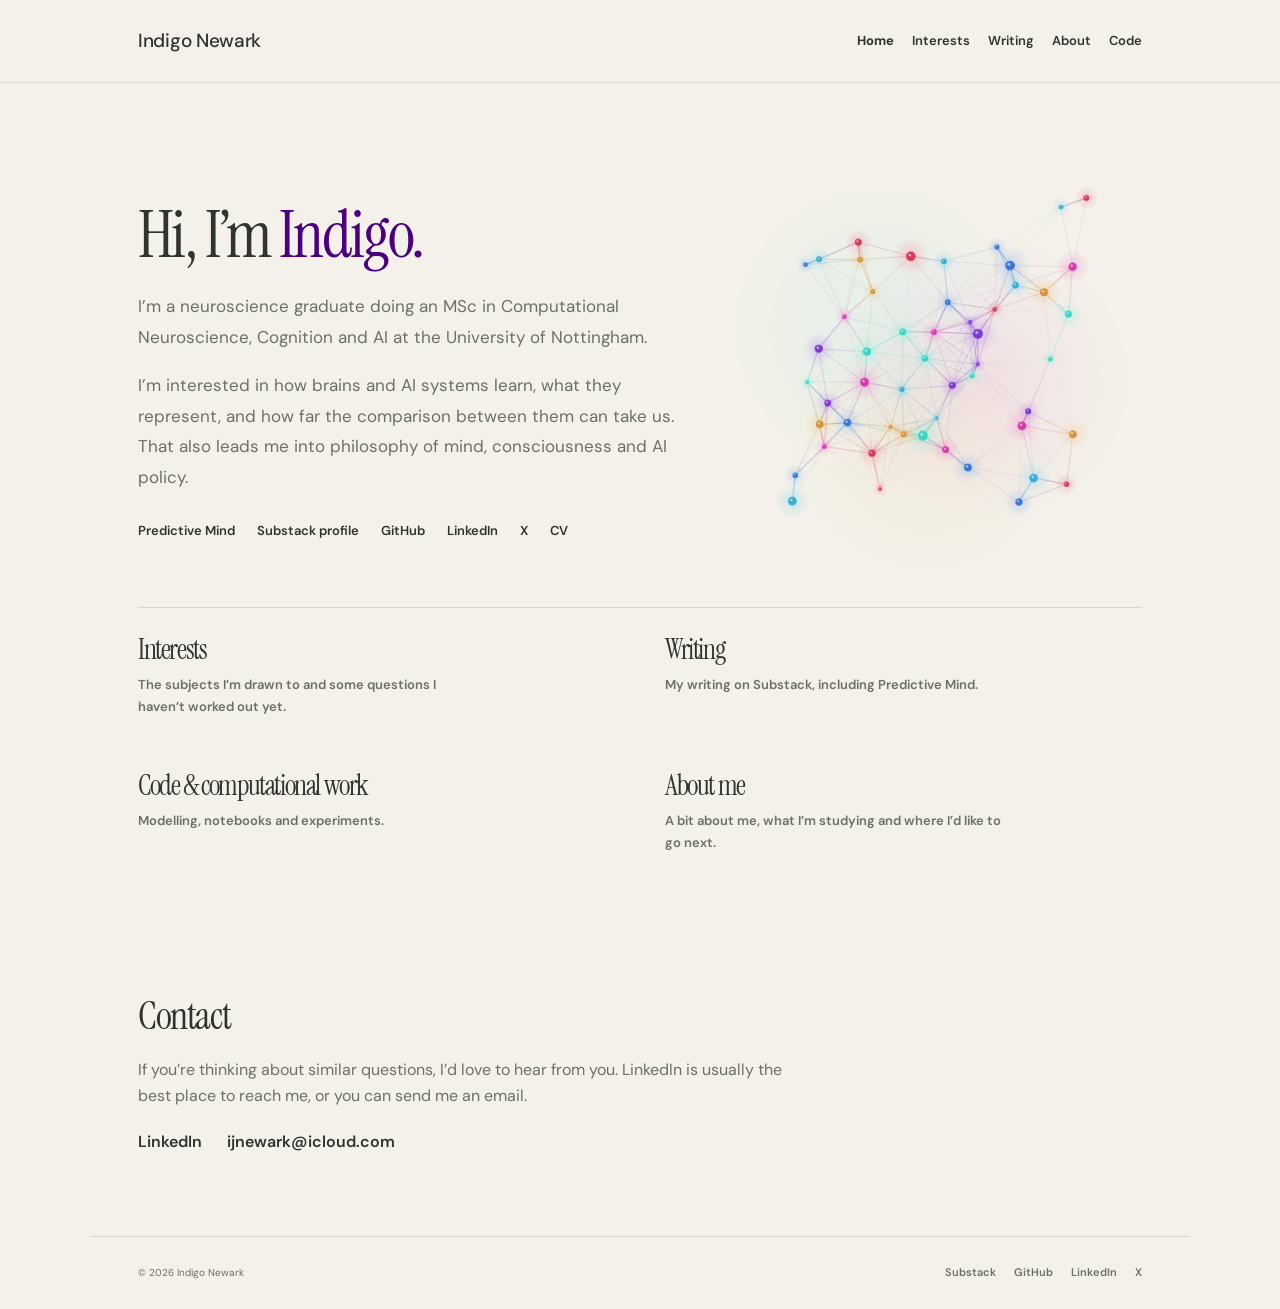
==== index.html @ 7da19601 "Add files via upload" ====
<!doctype html><html lang="en-GB"><head><meta charset="utf-8"><meta name="viewport" content="width=device-width,initial-scale=1"><meta name="theme-color" content="#f3f1e9" media="(prefers-color-scheme: light)"><meta name="theme-color" content="#171c1a" media="(prefers-color-scheme: dark)"><meta name="description" content="Home — Indigo Newark. Neuroscience, cognition and AI."><title>Home — Indigo Newark</title><link rel="stylesheet" href="style.css"><script src="site.js" defer></script></head><body class="page-index"><a class="skip" href="#main">Skip to content</a><header><div class="wrap nav"><a class="brand" href="index.html">Indigo Newark</a><button class="menu" aria-expanded="false" aria-controls="navigation">Menu +</button><nav class="navlinks" id="navigation" aria-label="Main navigation"><a href="index.html" aria-current="page">Home</a><a href="interests.html">Interests</a><a href="writing.html">Writing</a><a href="about.html">About</a><a href="code.html">Code</a></nav></div></header><main id="main"><section class="wrap hero"><div class="hero-grid"><div><h1>Hi, I’m <span class="indigo-name">Indigo.</span></h1><p class="intro">I’m a neuroscience graduate doing an MSc in Computational Neuroscience, Cognition and AI at the University of Nottingham.</p><p class="intro">I’m interested in how brains and AI systems learn, what they represent, and how far the comparison between them can take us. That also leads me into philosophy of mind, consciousness and AI policy.</p><div class="socials"><a href="https://predictivemind.substack.com" rel="me">Predictive Mind</a><a href="https://substack.com/@indigonewark" rel="me">Substack profile</a><a href="https://github.com/ijnewark" rel="me">GitHub</a><a href="https://www.linkedin.com/in/indigonewark" rel="me">LinkedIn</a><a href="https://x.com/indigojnewark" rel="me">X</a><a href="RS%20Indigo%20Newark%20%E2%80%93%20CV.pdf" type="application/pdf">CV</a></div></div><div class="hero-art interactive-art"><canvas id="network-canvas" width="500" height="500" aria-hidden="true"></canvas></div></div></section><div class="wrap"><div class="home-pages"><a class="home-page" href="interests.html"><h2>Interests </h2><p>The subjects I’m drawn to and some questions I haven’t worked out yet.</p></a><a class="home-page" href="writing.html"><h2>Writing </h2><p>My writing on Substack, including Predictive Mind.</p></a><a class="home-page" href="code.html"><h2>Code & computational work </h2><p>Modelling, notebooks and experiments.</p></a><a class="home-page" href="about.html"><h2>About me </h2><p>A bit about me, what I’m studying and where I’d like to go next.</p></a></div></div><section class="section"><div class="wrap contact-note"><h2>Contact</h2><p>If you’re thinking about similar questions, I’d love to hear from you. LinkedIn is usually the best place to reach me, or you can send me an email.</p><div class="contact-links"><a href="https://www.linkedin.com/in/indigonewark">LinkedIn</a><a href="mailto:ijnewark@icloud.com">ijnewark@icloud.com</a></div></div></section></main><div class="wrap site-footer"><footer><span>© <span id="year">2026</span> Indigo Newark</span><div class="socials"><a href="https://predictivemind.substack.com" rel="me">Substack</a><a href="https://github.com/ijnewark" rel="me">GitHub</a><a href="https://www.linkedin.com/in/indigonewark" rel="me">LinkedIn</a><a href="https://x.com/indigojnewark" rel="me">X</a></div></footer></div></body></html>
---- style.css ----
@import url('https://fonts.googleapis.com/css2?family=DM+Sans:wght@400;450;500;600;700&family=Instrument+Serif:ital@0;1&display=swap');
:root{--paper:#f3f1e9;--ink:#26263b;--muted:#6b6b75;--line:#d6d4cd;--accent:#4d42a3;--light:#e7e3f4;--serif:'Instrument Serif',Georgia,serif;--sans:'DM Sans',Arial,sans-serif}*{box-sizing:border-box}html{scroll-behavior:smooth;scroll-padding-top:100px}body{margin:0;background:var(--paper);color:var(--ink);font-family:var(--sans);font-size:16px;line-height:1.65}button,a{-webkit-tap-highlight-color:transparent}a{color:inherit;text-decoration:none}button{font:inherit;cursor:pointer}a:focus-visible,button:focus-visible,summary:focus-visible{outline:3px solid #a89ae7;outline-offset:6px}.wrap{max-width:1320px;margin:auto;padding:0 64px}.skip{position:fixed;top:-100px;left:20px;background:var(--ink);color:white;padding:10px;z-index:20}.skip:focus{top:12px}header{position:sticky;top:0;background:#f3f1e9f2;backdrop-filter:blur(15px);z-index:10;border-bottom:1px solid var(--line)}.nav{height:88px;display:flex;align-items:center;justify-content:space-between;gap:30px}.brand{font-weight:600;letter-spacing:-.6px;font-size:20px}.brand b{color:var(--accent);margin-right:12px;font-size:24px}.navlinks{display:flex;align-items:center;gap:30px;font-size:13px}.navlinks a:hover{color:var(--accent)}.navlinks .contact{border:1px solid var(--ink);border-radius:30px;padding:9px 18px}.menu{display:none}.eyebrow{text-transform:uppercase;letter-spacing:2px;font-size:10px;font-weight:600;display:flex;align-items:center;gap:12px}.eyebrow:before{content:'';width:6px;height:6px;background:var(--accent);border-radius:50%}.hero{padding-top:72px;padding-bottom:50px}.hero-grid{display:grid;grid-template-columns:1.13fr 1fr;align-items:center;gap:28px;min-height:530px}h1,h2,h3,p{margin:0}h1{font:clamp(64px,6.8vw,96px)/1.01 var(--serif);letter-spacing:-3.5px;margin:28px 0}em{color:var(--accent);font-weight:400} .intro{max-width:425px;font-size:16px;color:var(--muted);line-height:1.8}.actions{display:flex;gap:25px;align-items:center;margin-top:30px;font-size:13px}.primary{padding:13px 21px;background:var(--ink);color:white;border-radius:3px}.primary span{margin-left:22px}.textlink{border-bottom:1px solid var(--ink);padding:8px 0}.hero-art{position:relative;min-width:0}.hero-art svg{width:100%;height:auto;display:block}.art-label{display:flex;justify-content:space-between;padding:0 30px;font:9px var(--sans);text-transform:uppercase;letter-spacing:1.7px;color:var(--muted)}.orbit{transform-origin:250px 250px;animation:orbit 85s linear infinite}@keyframes orbit{to{transform:rotate(360deg)}}.hero-foot{border-top:1px solid var(--line);padding-top:24px;display:flex;justify-content:space-between;gap:20px;font-size:11px;color:var(--muted)}.hero-foot strong{font-weight:500;color:var(--ink)}.section{padding:90px 0;border-top:1px solid var(--line)}.section-top{display:flex;align-items:flex-end;justify-content:space-between;gap:40px;margin-bottom:42px}.kicker{font-size:10px;letter-spacing:2px;text-transform:uppercase;color:var(--muted);margin-bottom:18px}h2{font:52px/1.07 var(--serif);letter-spacing:-1.4px}.section-top>p{max-width:335px;color:var(--muted);font-size:14px}.interest-grid{display:grid;grid-template-columns:repeat(3,1fr);gap:30px}.interest{border-top:1px solid var(--ink);padding-top:20px}.num{font-size:10px;color:var(--accent)}h3{font:29px/1.15 var(--serif);margin:20px 0 14px}.interest p{font-size:13px;color:var(--muted);line-height:1.8}.tags{display:flex;gap:7px;flex-wrap:wrap;margin-top:24px}.tag{font-size:9px;border:1px solid var(--line);border-radius:20px;padding:5px 9px}.map-section{background:#e9e6f0;border-top:1px solid #d6d0e2;border-bottom:1px solid #d6d0e2;padding:65px 0}.map-grid{display:grid;grid-template-columns:1fr 1fr;gap:65px;align-items:center}.map-intro{font-size:14px;color:var(--muted);max-width:400px;margin:20px 0}.map-controls{display:flex;flex-wrap:wrap;gap:8px;margin-top:25px}.map-controls button{background:transparent;border:1px solid #c4bed6;border-radius:30px;padding:8px 14px;font-size:12px;color:var(--ink)}.map-controls button[aria-pressed=true]{background:var(--accent);border-color:var(--accent);color:#fff}.connection{margin-top:25px;min-height:120px;border-left:2px solid var(--accent);padding-left:19px}.connection h3{font:23px var(--serif);margin:0 0 8px}.connection p{font-size:13px;max-width:410px}.network{width:100%;height:auto}.network text{font-family:var(--sans);font-size:11px;fill:var(--ink)}.network .line{stroke:#bbb2d3;stroke-width:1}.network .node{fill:#f3f1e9;stroke:#b8afcf}.network .active{fill:var(--accent);stroke:var(--accent)}.network .active-text{fill:white}.writing{display:grid;grid-template-columns:.85fr 1.25fr;gap:80px}.writing .lead{font-size:14px;color:var(--muted);margin-top:22px;max-width:360px}.note{font-size:10px;letter-spacing:1px;color:var(--muted);margin-top:28px}.writing-list{border-top:1px solid var(--ink)}details{border-bottom:1px solid var(--line);padding:22px 0}summary{list-style:none;cursor:pointer;display:grid;grid-template-columns:1fr 20px;gap:20px;align-items:center}summary::-webkit-details-marker{display:none}summary small{display:block;font:9px var(--sans);letter-spacing:1.3px;text-transform:uppercase;color:var(--muted);margin-bottom:9px}summary strong{font:26px/1.15 var(--serif);font-weight:400}summary .plus{font-size:23px;color:var(--accent)}details[open] .plus{transform:rotate(45deg)}details p{font-size:13px;color:var(--muted);padding-top:20px;max-width:470px}.about{display:grid;grid-template-columns:.85fr 1.25fr;gap:80px}.about-copy>p{font-size:19px;line-height:1.8}.education{display:grid;grid-template-columns:1fr 1fr;gap:24px;margin-top:32px;padding-top:25px;border-top:1px solid var(--line)}.education small{font-size:9px;letter-spacing:1px;text-transform:uppercase;color:var(--muted)}.education p{font-size:13px;margin-top:8px}.contact-section{background:var(--ink);color:var(--paper);padding:65px 0}.contact-grid{display:flex;align-items:center;justify-content:space-between;gap:50px}.contact-section .kicker{color:#aaa8bb}.contact-section h2{font-size:56px}.contact-section p{color:#c5c3d2;font-size:13px;max-width:350px;margin-top:20px}.contact-section button{background:var(--paper);border:0;padding:15px 24px;color:var(--ink);border-radius:2px;font-size:13px;white-space:nowrap}.contact-section button span{margin-left:25px}footer{display:flex;justify-content:space-between;gap:20px;padding:25px 0;font-size:10px;color:var(--muted)}dialog{border:1px solid var(--line);background:var(--paper);color:var(--ink);padding:35px;max-width:460px;width:calc(100% - 40px)}dialog::backdrop{background:#17162380;backdrop-filter:blur(4px)}dialog h2{font-size:34px}dialog p{font-size:14px;margin:22px 0}dialog button{border:1px solid var(--ink);padding:9px 20px;background:transparent}.dialog-close{float:right;border:0;padding:0;background:none;font-size:24px}.sr-only{position:absolute;width:1px;height:1px;padding:0;overflow:hidden;clip:rect(0,0,0,0);white-space:nowrap}
@media(min-width:1500px){.hero-grid{min-height:590px}}@media(max-width:950px){.wrap{padding:0 32px}h1{font-size:70px}.hero-grid{gap:0}.navlinks{gap:20px}.writing,.about{gap:40px}.map-grid{gap:25px}.hero-art{margin-right:-20px}h2{font-size:44px}}@media(max-width:680px){.wrap{padding:0 23px}.nav{height:72px}.menu{display:block;border:0;background:transparent;padding:8px;font-size:13px}.navlinks{display:none;position:absolute;top:72px;left:0;right:0;background:var(--paper);padding:24px;border-bottom:1px solid var(--line);flex-direction:column;align-items:flex-start}.navlinks.open{display:flex}.hero{padding-top:42px}.hero-grid{grid-template-columns:1fr;min-height:0}h1{font-size:65px;letter-spacing:-2px;margin:25px 0}.intro{font-size:15px}.hero-art{margin:10px auto 20px;max-width:400px;width:100%}.hero-foot{font-size:10px;flex-direction:column;gap:8px}.section{padding:58px 0}.section-top{display:block}.section-top>p{margin-top:22px}h2{font-size:43px}.interest-grid{grid-template-columns:1fr;gap:35px}.interest h3{margin-top:10px}.tags{margin-top:16px}.map-grid,.writing,.about{grid-template-columns:1fr;gap:35px}.map-section{padding:50px 0}.connection{min-height:110px}.network{max-width:430px;margin:auto}.writing-list{margin-top:0}.about-copy>p{font-size:17px}.education{gap:15px}.contact-grid{display:block}.contact-section h2{font-size:44px}.contact-section button{margin-top:30px}footer{font-size:9px}.section-top{margin-bottom:30px}}@media(prefers-reduced-motion:reduce){html{scroll-behavior:auto}.orbit{animation:none}}

/* A quieter, more personal edition. */
.wrap{max-width:1100px;padding-left:48px;padding-right:48px}.nav{height:82px}.navlinks{gap:23px}.navlinks a[aria-current=page]{color:var(--accent);text-decoration:underline;text-underline-offset:7px}.brand b{font-size:21px}.eyebrow{letter-spacing:1px;text-transform:none;font-size:12px;font-weight:400}.hero{padding-top:68px;padding-bottom:60px}.hero-grid{min-height:380px;grid-template-columns:1.6fr .75fr;gap:60px}h1{font-size:66px;letter-spacing:-2px;margin:22px 0}.intro{max-width:580px;font-size:17px}.intro+p{margin-top:18px}.hero-art{opacity:.75}.hero-art svg{max-width:260px}.art-label{display:none}.orbit{animation-duration:150s}.hero-foot{margin-top:35px}.section{padding:65px 0;border-top:0}.page-heading{padding:65px 0 5px}.page-heading h1{font-size:58px}.page-heading p{font-size:17px;max-width:620px;color:var(--muted);margin-top:20px}.kicker{letter-spacing:1px;text-transform:none;font-size:12px}.section-top{margin-bottom:35px}h2{font-size:39px}.section-top>p{max-width:420px}.home-pages{display:grid;grid-template-columns:1fr 1fr;gap:0 50px;border-top:1px solid var(--line);padding-bottom:50px}.home-page{display:block;padding:27px 0;border-bottom:1px solid var(--line)}.home-page h2{font-size:28px;display:flex;justify-content:space-between}.home-page h2 span{font:18px var(--sans);color:var(--accent);transition:transform .2s}.home-page:hover h2 span{transform:translate(3px,-3px)}.home-page p{font-size:13px;color:var(--muted);margin-top:9px;max-width:340px}.socials{display:flex;gap:22px;flex-wrap:wrap;font-size:13px;margin-top:27px}.socials a{border-bottom:1px solid var(--line);padding-bottom:2px}.socials a:hover{border-color:var(--accent);color:var(--accent)}.socials .pending{color:var(--muted);font-size:12px}.site-footer{border-top:1px solid var(--line);margin-top:15px}.site-footer footer{align-items:center;padding:26px 0}.site-footer .socials{margin:0;font-size:11px;gap:18px}.map-section{background:transparent;border:0;padding:40px 0 65px}.map-grid{gap:50px}.network{opacity:.85}.writing{grid-template-columns:1fr;gap:35px;max-width:700px}.writing .lead{max-width:650px;font-size:17px}.writing-list{margin-top:10px}.note{letter-spacing:0;font-size:12px}.about{grid-template-columns:.7fr 1.3fr;gap:55px}.about h2{font-size:34px}.contact-section{background:transparent;color:var(--ink);padding:40px 0 100px}.contact-section h2{font-size:40px}.contact-section p{color:var(--muted);max-width:580px;font-size:16px}.personal-note{border-left:2px solid #c5bddc;padding:4px 0 4px 20px;font:italic 24px/1.5 var(--serif);max-width:650px;margin:30px 0}.plain-copy{max-width:680px}.plain-copy p{margin:0 0 20px;font-size:16px;line-height:1.85}.quiet-label{font-size:12px;color:var(--muted)}main{min-height:calc(100vh - 190px);animation:arrive .45s ease-out}@keyframes arrive{from{opacity:0;transform:translateY(7px)}to{opacity:1;transform:none}}@media(max-width:800px){.wrap{padding-left:28px;padding-right:28px}.navlinks{gap:14px;font-size:12px}.hero-grid{gap:25px}h1{font-size:56px}.about{gap:30px}}@media(max-width:680px){.wrap{padding-left:23px;padding-right:23px}.nav{height:72px}.hero{padding-top:40px}.hero-grid{grid-template-columns:1fr;min-height:0}.hero-art{display:none}h1{font-size:51px}.intro{font-size:16px}.home-pages{grid-template-columns:1fr}.page-heading{padding-top:40px}.page-heading h1{font-size:47px}.about{grid-template-columns:1fr}.section{padding:40px 0}.site-footer footer{align-items:flex-start;flex-direction:column;gap:15px}.navlinks{font-size:14px}.socials{gap:18px}.map-grid{gap:20px}}@media(prefers-reduced-motion:reduce){main{animation:none}.home-page h2 span{transition:none}}
/* Personal, neutral palette */
:root{--ink:#30342f;--muted:#6c7068;--accent:#4c6657;--light:#e5e9df;--line:#d5d8ce}em,i,.personal-note{font-style:normal;color:inherit}.brand{font-weight:500;font-size:19px;letter-spacing:-.3px}a:focus-visible,button:focus-visible,[tabindex]:focus-visible{outline-color:#708d77}.navlinks a[aria-current=page]{color:var(--ink)}.personal-note{border-color:#a5b29e}.reading-column{max-width:850px}.writing-intro{font-size:15px;color:var(--muted);margin-bottom:25px}.post-preview{padding:30px 0;border-top:1px solid var(--line)}.post-preview h2{font-size:32px;max-width:680px;line-height:1.2;margin:14px 0}.post-preview p:not(.quiet-label){color:var(--muted);font-size:15px;margin-bottom:20px}.post-preview h2 a:hover{color:var(--accent)}.writing-follow{display:flex;flex-wrap:wrap;gap:25px;margin:25px 0}.work-note{padding:28px 0;margin-top:40px;border-top:1px solid var(--line)}.work-note h2{font-size:28px;margin-bottom:15px}.work-note p{color:var(--muted)}.connection-workspace{display:grid;grid-template-columns:1.05fr 1fr;gap:45px;align-items:start}.field-map{height:350px;position:relative;margin-bottom:18px;touch-action:none;user-select:none}.field-map svg{position:absolute;inset:0;width:100%;height:100%;overflow:visible}.map-guide{stroke:#d4d9ce;stroke-width:1;fill:none;stroke-dasharray:3 7}#pair-line{stroke:var(--accent);stroke-width:3}#drag-line{stroke:var(--accent);stroke-width:2;stroke-dasharray:5 4}.field-node{position:absolute;transform:translate(-50%,-50%);width:132px;min-height:68px;padding:9px;background:var(--paper);border:1px solid #bcc6b6;border-radius:8px;font-size:13px;line-height:1.4;color:var(--ink);touch-action:none;cursor:grab;z-index:2}.field-node:active{cursor:grabbing}.field-node[aria-pressed=true]{background:#e3e9dd;border-color:var(--accent)}.field-node.start-node{outline:2px solid var(--accent);outline-offset:4px}.map-centre{position:absolute;top:47%;left:50%;transform:translate(-50%,-50%);font:italic 20px var(--serif);background:var(--paper);padding:8px;white-space:nowrap}.pair-explanation{border-top:1px solid var(--line);padding:22px 0;min-height:440px}.pair-explanation h2{font-size:33px;margin-bottom:20px}.pair-explanation p{font-size:14px;line-height:1.8;margin-bottom:18px}.pair-explanation .kicker{font-size:11px;color:var(--muted)}.pair-explanation h3{font:500 12px var(--sans);margin:22px 0 7px}.pair-explanation .pair-limit{font-size:12px;color:var(--muted);border-left:2px solid var(--line);padding-left:14px}.pair-explanation a{font-size:12px}.network-help{font-size:11px;color:var(--muted);line-height:1.7;max-width:400px}.interactive-art{opacity:1}.interactive-art svg{max-width:100%;touch-action:none;overflow:visible}.interactive-art .orbit{animation:none}.network-tools{margin-top:10px}.network-tools button{padding:3px 0;border:0;border-bottom:1px solid var(--line);font-size:11px;color:var(--muted);background:transparent}.neuron{cursor:grab;touch-action:none}.neuron:active{cursor:grabbing}.neuron:focus{outline:none;stroke:#26382a;stroke-width:3}.hero-grid{grid-template-columns:1.45fr .9fr;gap:35px}.site-footer .socials{flex-wrap:wrap}.navlinks{gap:18px}#map-status{margin-top:12px;min-height:36px}.map-centre{font-style:normal}@media(max-width:850px){.connection-workspace{grid-template-columns:1fr;gap:25px}.field-map{max-width:520px;margin:auto;height:340px}.pair-explanation{min-height:0}.field-node{width:125px}}@media(max-width:680px){.hero-grid{grid-template-columns:1fr}.interactive-art{display:block;max-width:300px;margin:10px auto 0}.interactive-art svg{height:240px}.field-map{height:300px}.field-node{width:108px;font-size:11px;min-height:62px}.post-preview h2{font-size:28px}.map-centre{font-size:17px}.connection-workspace{gap:16px}.navlinks{gap:18px}}
#network-canvas{display:block;width:100%;height:auto;aspect-ratio:1;touch-action:pan-y;cursor:default}.interactive-art{max-width:430px;width:100%}.personal-section{border-top:1px solid var(--line)}.open-questions{padding-left:20px;margin:25px 0 30px}.open-questions li{font-size:16px;line-height:1.75;margin:0 0 15px;padding-left:5px}.open-questions li::marker{color:#8b9b89}.wider-interests{display:grid;grid-template-columns:1fr 1fr;gap:60px}.wider-interests h2{font-size:31px;margin-bottom:22px}.wider-interests p{font-size:14px;color:var(--muted);line-height:1.85;margin-bottom:18px}.interest h3{margin-top:8px}.hero-grid{grid-template-columns:1.3fr 1fr}.interactive-art{margin-right:-10px}@media(max-width:680px){.wider-interests{grid-template-columns:1fr;gap:30px}.hero-grid{grid-template-columns:1fr}.interactive-art{max-width:320px;margin:0 auto}.personal-section{padding-top:40px}}
/* Keep page copy visible even when a background browser suspends animations. */
main{animation:none}
:root{color-scheme:light;--surface:#f3f1e9;--header:#f3f1e9f2;--node:#e3e9dd;--indigo:#4b0082}.indigo-name{color:var(--indigo)}.nav{gap:20px}.navlinks{margin-left:auto}.contact-note{max-width:1100px}.contact-note p{max-width:650px;margin:20px 0;color:var(--muted)}.map-heading{margin-bottom:30px}#map-status.sr-only{min-height:0;margin:0}.hero{padding-bottom:35px}.home-pages{padding-top:0}.hero-foot{display:none}

@media(prefers-color-scheme:dark){:root{color-scheme:dark;--paper:#171c1a;--surface:#202723;--ink:#eceee6;--muted:#b1b9ad;--line:#3b453e;--accent:#a4c7b0;--light:#2b352e;--header:#171c1af2;--node:#314236;--indigo:#b8a1ff}}
header{background:var(--header)}.field-node{color:var(--ink);background:var(--paper);border-color:var(--line)}.field-node[aria-pressed=true]{background:var(--node);border-color:var(--accent)}.map-guide{stroke:var(--line)}.personal-note{border-color:var(--line)}.post-preview p{color:var(--muted)}.site-footer{color:var(--muted)}.map-centre{background:var(--paper);color:var(--muted)}
@media(max-width:680px){.menu{order:3}.nav{gap:12px}.navlinks{margin:0;background:var(--paper)}.brand{font-size:17px}.map-heading{font-size:31px}}
/* Quiet, consistent link cues without arrows or underlining. */
a,a:hover,a:focus-visible,.textlink,.socials a,.socials a:hover,.navlinks a[aria-current=page]{text-decoration:none;border-bottom:0}a{font-weight:600;transition:color .18s ease,background-color .18s ease}a:hover{color:var(--accent);background-color:var(--light);border-radius:3px}.brand:hover{background:transparent}.navlinks a[aria-current=page]{font-weight:700}.home-page{border-bottom:0}.home-page h2 span:empty{display:none}.post-preview h2 a{font-weight:inherit}.page-interests main .section,.page-about main .section,.page-code main .section{border:0}.page-interests .interest{border:0;padding-top:0}.page-interests .interest p+p{margin-top:15px}.page-interests .interest-grid{row-gap:42px}.page-about main .education,.page-code main .work-note{border:0}.page-about .section{padding-top:36px;padding-bottom:36px}.contact-links{display:flex;flex-wrap:wrap;gap:25px}.personal-writing h2{margin-bottom:20px}.empty-posts{color:var(--muted);padding:16px 0}.personal-writing{padding-top:35px}.post-preview .quiet-label{font-weight:400}

/* Open questions: a reading list, with room for unfinished ideas. */
.thinking-section h2{margin-bottom:20px}.thinking-intro{max-width:700px;color:var(--muted);margin-bottom:36px;line-height:1.8}.thinking-questions{max-width:780px}.thinking-questions article+article{margin-top:32px}.thinking-questions h3{font-family:var(--serif);font-size:25px;font-weight:400;line-height:1.3;margin-bottom:12px}.thinking-questions p{color:var(--muted);font-size:16px;line-height:1.85}
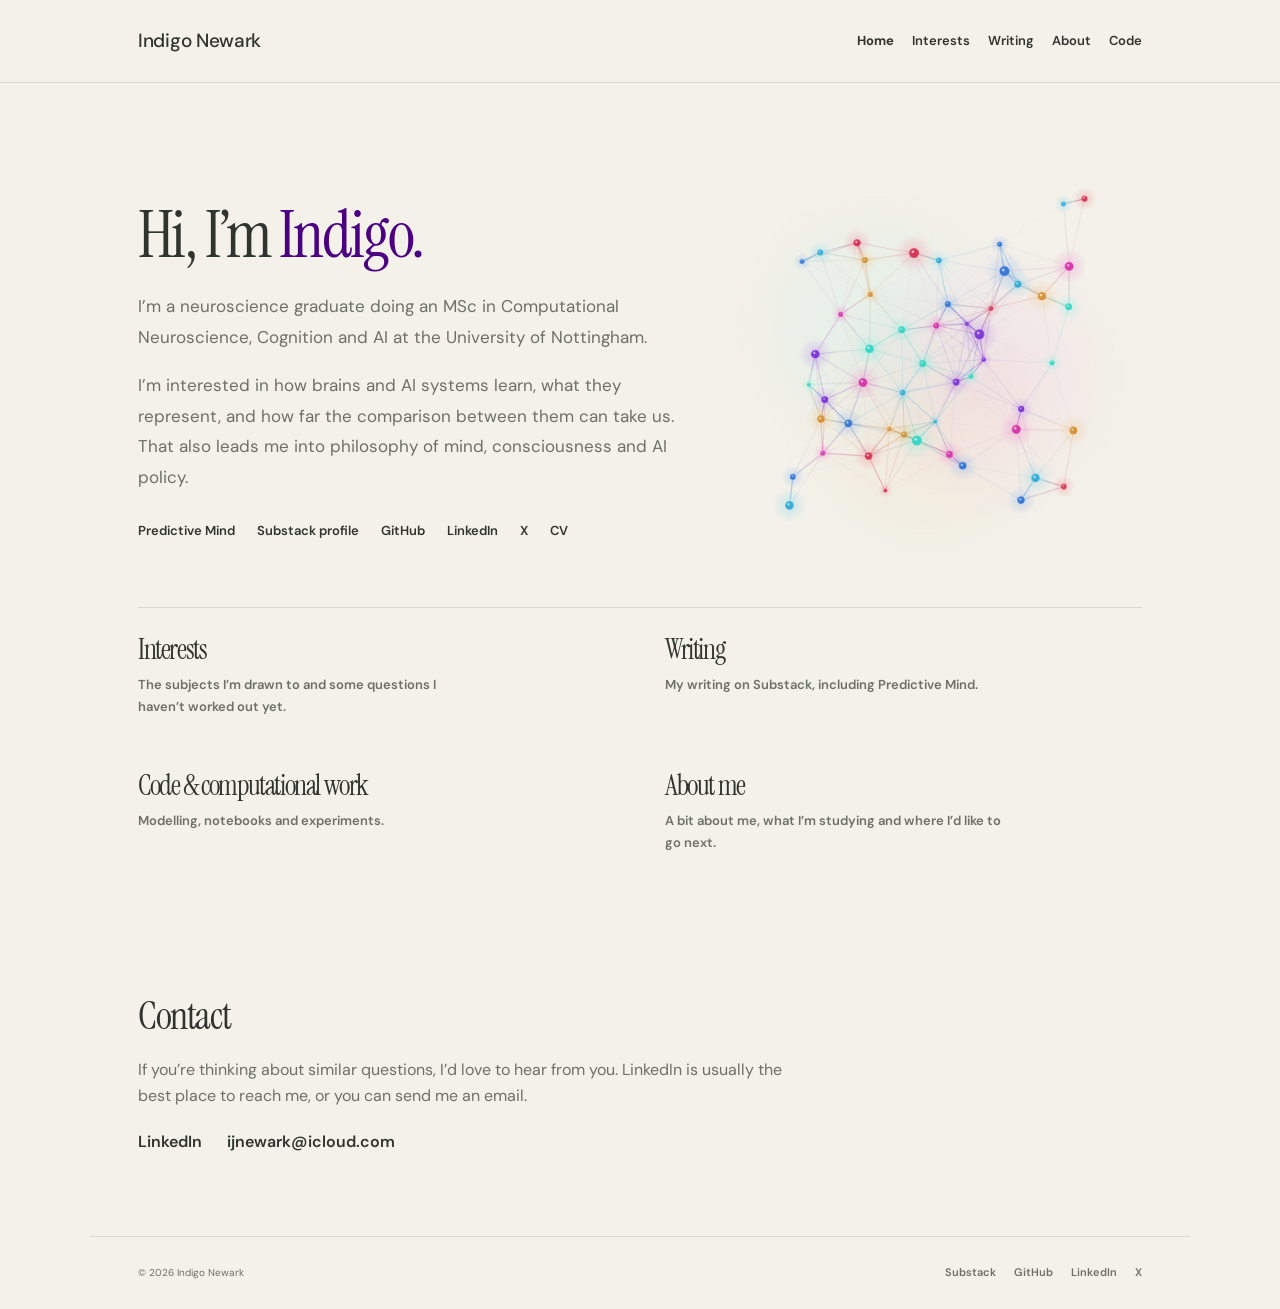
==== commit f2348e83: "Format website source for easier editing" ====
--- a/index.html
+++ b/index.html
@@ -1 +1,131 @@
-<!doctype html><html lang="en-GB"><head><meta charset="utf-8"><meta name="viewport" content="width=device-width,initial-scale=1"><meta name="theme-color" content="#f3f1e9" media="(prefers-color-scheme: light)"><meta name="theme-color" content="#171c1a" media="(prefers-color-scheme: dark)"><meta name="description" content="Home — Indigo Newark. Neuroscience, cognition and AI."><title>Home — Indigo Newark</title><link rel="stylesheet" href="style.css"><script src="site.js" defer></script></head><body class="page-index"><a class="skip" href="#main">Skip to content</a><header><div class="wrap nav"><a class="brand" href="index.html">Indigo Newark</a><button class="menu" aria-expanded="false" aria-controls="navigation">Menu +</button><nav class="navlinks" id="navigation" aria-label="Main navigation"><a href="index.html" aria-current="page">Home</a><a href="interests.html">Interests</a><a href="writing.html">Writing</a><a href="about.html">About</a><a href="code.html">Code</a></nav></div></header><main id="main"><section class="wrap hero"><div class="hero-grid"><div><h1>Hi, I’m <span class="indigo-name">Indigo.</span></h1><p class="intro">I’m a neuroscience graduate doing an MSc in Computational Neuroscience, Cognition and AI at the University of Nottingham.</p><p class="intro">I’m interested in how brains and AI systems learn, what they represent, and how far the comparison between them can take us. That also leads me into philosophy of mind, consciousness and AI policy.</p><div class="socials"><a href="https://predictivemind.substack.com" rel="me">Predictive Mind</a><a href="https://substack.com/@indigonewark" rel="me">Substack profile</a><a href="https://github.com/ijnewark" rel="me">GitHub</a><a href="https://www.linkedin.com/in/indigonewark" rel="me">LinkedIn</a><a href="https://x.com/indigojnewark" rel="me">X</a><a href="RS%20Indigo%20Newark%20%E2%80%93%20CV.pdf" type="application/pdf">CV</a></div></div><div class="hero-art interactive-art"><canvas id="network-canvas" width="500" height="500" aria-hidden="true"></canvas></div></div></section><div class="wrap"><div class="home-pages"><a class="home-page" href="interests.html"><h2>Interests </h2><p>The subjects I’m drawn to and some questions I haven’t worked out yet.</p></a><a class="home-page" href="writing.html"><h2>Writing </h2><p>My writing on Substack, including Predictive Mind.</p></a><a class="home-page" href="code.html"><h2>Code & computational work </h2><p>Modelling, notebooks and experiments.</p></a><a class="home-page" href="about.html"><h2>About me </h2><p>A bit about me, what I’m studying and where I’d like to go next.</p></a></div></div><section class="section"><div class="wrap contact-note"><h2>Contact</h2><p>If you’re thinking about similar questions, I’d love to hear from you. LinkedIn is usually the best place to reach me, or you can send me an email.</p><div class="contact-links"><a href="https://www.linkedin.com/in/indigonewark">LinkedIn</a><a href="mailto:ijnewark@icloud.com">ijnewark@icloud.com</a></div></div></section></main><div class="wrap site-footer"><footer><span>© <span id="year">2026</span> Indigo Newark</span><div class="socials"><a href="https://predictivemind.substack.com" rel="me">Substack</a><a href="https://github.com/ijnewark" rel="me">GitHub</a><a href="https://www.linkedin.com/in/indigonewark" rel="me">LinkedIn</a><a href="https://x.com/indigojnewark" rel="me">X</a></div></footer></div></body></html>+<!doctype html>
+<html lang="en-GB">
+  <head>
+    <meta charset="utf-8" />
+    <meta name="viewport" content="width=device-width,initial-scale=1" />
+    <meta
+      name="theme-color"
+      content="#f3f1e9"
+      media="(prefers-color-scheme: light)"
+    />
+    <meta
+      name="theme-color"
+      content="#171c1a"
+      media="(prefers-color-scheme: dark)"
+    />
+    <meta
+      name="description"
+      content="Home — Indigo Newark. Neuroscience, cognition and AI."
+    />
+    <title>Home — Indigo Newark</title>
+    <link rel="stylesheet" href="style.css" />
+    <script src="site.js" defer></script>
+  </head>
+  <body class="page-index">
+    <a class="skip" href="#main">Skip to content</a>
+    <header>
+      <div class="wrap nav">
+        <a class="brand" href="index.html">Indigo Newark</a
+        ><button class="menu" aria-expanded="false" aria-controls="navigation">
+          Menu +
+        </button>
+        <nav class="navlinks" id="navigation" aria-label="Main navigation">
+          <a href="index.html" aria-current="page">Home</a
+          ><a href="interests.html">Interests</a
+          ><a href="writing.html">Writing</a><a href="about.html">About</a
+          ><a href="code.html">Code</a>
+        </nav>
+      </div>
+    </header>
+    <main id="main">
+      <section class="wrap hero">
+        <div class="hero-grid">
+          <div>
+            <h1>Hi, I’m <span class="indigo-name">Indigo.</span></h1>
+            <p class="intro">
+              I’m a neuroscience graduate doing an MSc in Computational
+              Neuroscience, Cognition and AI at the University of Nottingham.
+            </p>
+            <p class="intro">
+              I’m interested in how brains and AI systems learn, what they
+              represent, and how far the comparison between them can take us.
+              That also leads me into philosophy of mind, consciousness and AI
+              policy.
+            </p>
+            <div class="socials">
+              <a href="https://predictivemind.substack.com" rel="me"
+                >Predictive Mind</a
+              ><a href="https://substack.com/@indigonewark" rel="me"
+                >Substack profile</a
+              ><a href="https://github.com/ijnewark" rel="me">GitHub</a
+              ><a href="https://www.linkedin.com/in/indigonewark" rel="me"
+                >LinkedIn</a
+              ><a href="https://x.com/indigojnewark" rel="me">X</a
+              ><a
+                href="RS%20Indigo%20Newark%20%E2%80%93%20CV.pdf"
+                type="application/pdf"
+                >CV</a
+              >
+            </div>
+          </div>
+          <div class="hero-art interactive-art">
+            <canvas
+              id="network-canvas"
+              width="500"
+              height="500"
+              aria-hidden="true"
+            ></canvas>
+          </div>
+        </div>
+      </section>
+      <div class="wrap">
+        <div class="home-pages">
+          <a class="home-page" href="interests.html"
+            ><h2>Interests</h2>
+            <p>
+              The subjects I’m drawn to and some questions I haven’t worked out
+              yet.
+            </p></a
+          ><a class="home-page" href="writing.html"
+            ><h2>Writing</h2>
+            <p>My writing on Substack, including Predictive Mind.</p></a
+          ><a class="home-page" href="code.html"
+            ><h2>Code & computational work</h2>
+            <p>Modelling, notebooks and experiments.</p></a
+          ><a class="home-page" href="about.html"
+            ><h2>About me</h2>
+            <p>
+              A bit about me, what I’m studying and where I’d like to go next.
+            </p></a
+          >
+        </div>
+      </div>
+      <section class="section">
+        <div class="wrap contact-note">
+          <h2>Contact</h2>
+          <p>
+            If you’re thinking about similar questions, I’d love to hear from
+            you. LinkedIn is usually the best place to reach me, or you can send
+            me an email.
+          </p>
+          <div class="contact-links">
+            <a href="https://www.linkedin.com/in/indigonewark">LinkedIn</a
+            ><a href="mailto:ijnewark@icloud.com">ijnewark@icloud.com</a>
+          </div>
+        </div>
+      </section>
+    </main>
+    <div class="wrap site-footer">
+      <footer>
+        <span>© <span id="year">2026</span> Indigo Newark</span>
+        <div class="socials">
+          <a href="https://predictivemind.substack.com" rel="me">Substack</a
+          ><a href="https://github.com/ijnewark" rel="me">GitHub</a
+          ><a href="https://www.linkedin.com/in/indigonewark" rel="me"
+            >LinkedIn</a
+          ><a href="https://x.com/indigojnewark" rel="me">X</a>
+        </div>
+      </footer>
+    </div>
+  </body>
+</html>
--- a/style.css
+++ b/style.css
@@ -1,22 +1,1556 @@
-
-@import url('https://fonts.googleapis.com/css2?family=DM+Sans:wght@400;450;500;600;700&family=Instrument+Serif:ital@0;1&display=swap');
-:root{--paper:#f3f1e9;--ink:#26263b;--muted:#6b6b75;--line:#d6d4cd;--accent:#4d42a3;--light:#e7e3f4;--serif:'Instrument Serif',Georgia,serif;--sans:'DM Sans',Arial,sans-serif}*{box-sizing:border-box}html{scroll-behavior:smooth;scroll-padding-top:100px}body{margin:0;background:var(--paper);color:var(--ink);font-family:var(--sans);font-size:16px;line-height:1.65}button,a{-webkit-tap-highlight-color:transparent}a{color:inherit;text-decoration:none}button{font:inherit;cursor:pointer}a:focus-visible,button:focus-visible,summary:focus-visible{outline:3px solid #a89ae7;outline-offset:6px}.wrap{max-width:1320px;margin:auto;padding:0 64px}.skip{position:fixed;top:-100px;left:20px;background:var(--ink);color:white;padding:10px;z-index:20}.skip:focus{top:12px}header{position:sticky;top:0;background:#f3f1e9f2;backdrop-filter:blur(15px);z-index:10;border-bottom:1px solid var(--line)}.nav{height:88px;display:flex;align-items:center;justify-content:space-between;gap:30px}.brand{font-weight:600;letter-spacing:-.6px;font-size:20px}.brand b{color:var(--accent);margin-right:12px;font-size:24px}.navlinks{display:flex;align-items:center;gap:30px;font-size:13px}.navlinks a:hover{color:var(--accent)}.navlinks .contact{border:1px solid var(--ink);border-radius:30px;padding:9px 18px}.menu{display:none}.eyebrow{text-transform:uppercase;letter-spacing:2px;font-size:10px;font-weight:600;display:flex;align-items:center;gap:12px}.eyebrow:before{content:'';width:6px;height:6px;background:var(--accent);border-radius:50%}.hero{padding-top:72px;padding-bottom:50px}.hero-grid{display:grid;grid-template-columns:1.13fr 1fr;align-items:center;gap:28px;min-height:530px}h1,h2,h3,p{margin:0}h1{font:clamp(64px,6.8vw,96px)/1.01 var(--serif);letter-spacing:-3.5px;margin:28px 0}em{color:var(--accent);font-weight:400} .intro{max-width:425px;font-size:16px;color:var(--muted);line-height:1.8}.actions{display:flex;gap:25px;align-items:center;margin-top:30px;font-size:13px}.primary{padding:13px 21px;background:var(--ink);color:white;border-radius:3px}.primary span{margin-left:22px}.textlink{border-bottom:1px solid var(--ink);padding:8px 0}.hero-art{position:relative;min-width:0}.hero-art svg{width:100%;height:auto;display:block}.art-label{display:flex;justify-content:space-between;padding:0 30px;font:9px var(--sans);text-transform:uppercase;letter-spacing:1.7px;color:var(--muted)}.orbit{transform-origin:250px 250px;animation:orbit 85s linear infinite}@keyframes orbit{to{transform:rotate(360deg)}}.hero-foot{border-top:1px solid var(--line);padding-top:24px;display:flex;justify-content:space-between;gap:20px;font-size:11px;color:var(--muted)}.hero-foot strong{font-weight:500;color:var(--ink)}.section{padding:90px 0;border-top:1px solid var(--line)}.section-top{display:flex;align-items:flex-end;justify-content:space-between;gap:40px;margin-bottom:42px}.kicker{font-size:10px;letter-spacing:2px;text-transform:uppercase;color:var(--muted);margin-bottom:18px}h2{font:52px/1.07 var(--serif);letter-spacing:-1.4px}.section-top>p{max-width:335px;color:var(--muted);font-size:14px}.interest-grid{display:grid;grid-template-columns:repeat(3,1fr);gap:30px}.interest{border-top:1px solid var(--ink);padding-top:20px}.num{font-size:10px;color:var(--accent)}h3{font:29px/1.15 var(--serif);margin:20px 0 14px}.interest p{font-size:13px;color:var(--muted);line-height:1.8}.tags{display:flex;gap:7px;flex-wrap:wrap;margin-top:24px}.tag{font-size:9px;border:1px solid var(--line);border-radius:20px;padding:5px 9px}.map-section{background:#e9e6f0;border-top:1px solid #d6d0e2;border-bottom:1px solid #d6d0e2;padding:65px 0}.map-grid{display:grid;grid-template-columns:1fr 1fr;gap:65px;align-items:center}.map-intro{font-size:14px;color:var(--muted);max-width:400px;margin:20px 0}.map-controls{display:flex;flex-wrap:wrap;gap:8px;margin-top:25px}.map-controls button{background:transparent;border:1px solid #c4bed6;border-radius:30px;padding:8px 14px;font-size:12px;color:var(--ink)}.map-controls button[aria-pressed=true]{background:var(--accent);border-color:var(--accent);color:#fff}.connection{margin-top:25px;min-height:120px;border-left:2px solid var(--accent);padding-left:19px}.connection h3{font:23px var(--serif);margin:0 0 8px}.connection p{font-size:13px;max-width:410px}.network{width:100%;height:auto}.network text{font-family:var(--sans);font-size:11px;fill:var(--ink)}.network .line{stroke:#bbb2d3;stroke-width:1}.network .node{fill:#f3f1e9;stroke:#b8afcf}.network .active{fill:var(--accent);stroke:var(--accent)}.network .active-text{fill:white}.writing{display:grid;grid-template-columns:.85fr 1.25fr;gap:80px}.writing .lead{font-size:14px;color:var(--muted);margin-top:22px;max-width:360px}.note{font-size:10px;letter-spacing:1px;color:var(--muted);margin-top:28px}.writing-list{border-top:1px solid var(--ink)}details{border-bottom:1px solid var(--line);padding:22px 0}summary{list-style:none;cursor:pointer;display:grid;grid-template-columns:1fr 20px;gap:20px;align-items:center}summary::-webkit-details-marker{display:none}summary small{display:block;font:9px var(--sans);letter-spacing:1.3px;text-transform:uppercase;color:var(--muted);margin-bottom:9px}summary strong{font:26px/1.15 var(--serif);font-weight:400}summary .plus{font-size:23px;color:var(--accent)}details[open] .plus{transform:rotate(45deg)}details p{font-size:13px;color:var(--muted);padding-top:20px;max-width:470px}.about{display:grid;grid-template-columns:.85fr 1.25fr;gap:80px}.about-copy>p{font-size:19px;line-height:1.8}.education{display:grid;grid-template-columns:1fr 1fr;gap:24px;margin-top:32px;padding-top:25px;border-top:1px solid var(--line)}.education small{font-size:9px;letter-spacing:1px;text-transform:uppercase;color:var(--muted)}.education p{font-size:13px;margin-top:8px}.contact-section{background:var(--ink);color:var(--paper);padding:65px 0}.contact-grid{display:flex;align-items:center;justify-content:space-between;gap:50px}.contact-section .kicker{color:#aaa8bb}.contact-section h2{font-size:56px}.contact-section p{color:#c5c3d2;font-size:13px;max-width:350px;margin-top:20px}.contact-section button{background:var(--paper);border:0;padding:15px 24px;color:var(--ink);border-radius:2px;font-size:13px;white-space:nowrap}.contact-section button span{margin-left:25px}footer{display:flex;justify-content:space-between;gap:20px;padding:25px 0;font-size:10px;color:var(--muted)}dialog{border:1px solid var(--line);background:var(--paper);color:var(--ink);padding:35px;max-width:460px;width:calc(100% - 40px)}dialog::backdrop{background:#17162380;backdrop-filter:blur(4px)}dialog h2{font-size:34px}dialog p{font-size:14px;margin:22px 0}dialog button{border:1px solid var(--ink);padding:9px 20px;background:transparent}.dialog-close{float:right;border:0;padding:0;background:none;font-size:24px}.sr-only{position:absolute;width:1px;height:1px;padding:0;overflow:hidden;clip:rect(0,0,0,0);white-space:nowrap}
-@media(min-width:1500px){.hero-grid{min-height:590px}}@media(max-width:950px){.wrap{padding:0 32px}h1{font-size:70px}.hero-grid{gap:0}.navlinks{gap:20px}.writing,.about{gap:40px}.map-grid{gap:25px}.hero-art{margin-right:-20px}h2{font-size:44px}}@media(max-width:680px){.wrap{padding:0 23px}.nav{height:72px}.menu{display:block;border:0;background:transparent;padding:8px;font-size:13px}.navlinks{display:none;position:absolute;top:72px;left:0;right:0;background:var(--paper);padding:24px;border-bottom:1px solid var(--line);flex-direction:column;align-items:flex-start}.navlinks.open{display:flex}.hero{padding-top:42px}.hero-grid{grid-template-columns:1fr;min-height:0}h1{font-size:65px;letter-spacing:-2px;margin:25px 0}.intro{font-size:15px}.hero-art{margin:10px auto 20px;max-width:400px;width:100%}.hero-foot{font-size:10px;flex-direction:column;gap:8px}.section{padding:58px 0}.section-top{display:block}.section-top>p{margin-top:22px}h2{font-size:43px}.interest-grid{grid-template-columns:1fr;gap:35px}.interest h3{margin-top:10px}.tags{margin-top:16px}.map-grid,.writing,.about{grid-template-columns:1fr;gap:35px}.map-section{padding:50px 0}.connection{min-height:110px}.network{max-width:430px;margin:auto}.writing-list{margin-top:0}.about-copy>p{font-size:17px}.education{gap:15px}.contact-grid{display:block}.contact-section h2{font-size:44px}.contact-section button{margin-top:30px}footer{font-size:9px}.section-top{margin-bottom:30px}}@media(prefers-reduced-motion:reduce){html{scroll-behavior:auto}.orbit{animation:none}}
+@import url("https://fonts.googleapis.com/css2?family=DM+Sans:wght@400;450;500;600;700&family=Instrument+Serif:ital@0;1&display=swap");
+:root {
+  --paper: #f3f1e9;
+  --ink: #26263b;
+  --muted: #6b6b75;
+  --line: #d6d4cd;
+  --accent: #4d42a3;
+  --light: #e7e3f4;
+  --serif: "Instrument Serif", Georgia, serif;
+  --sans: "DM Sans", Arial, sans-serif;
+}
+* {
+  box-sizing: border-box;
+}
+html {
+  scroll-behavior: smooth;
+  scroll-padding-top: 100px;
+}
+body {
+  margin: 0;
+  background: var(--paper);
+  color: var(--ink);
+  font-family: var(--sans);
+  font-size: 16px;
+  line-height: 1.65;
+}
+button,
+a {
+  -webkit-tap-highlight-color: transparent;
+}
+a {
+  color: inherit;
+  text-decoration: none;
+}
+button {
+  font: inherit;
+  cursor: pointer;
+}
+a:focus-visible,
+button:focus-visible,
+summary:focus-visible {
+  outline: 3px solid #a89ae7;
+  outline-offset: 6px;
+}
+.wrap {
+  max-width: 1320px;
+  margin: auto;
+  padding: 0 64px;
+}
+.skip {
+  position: fixed;
+  top: -100px;
+  left: 20px;
+  background: var(--ink);
+  color: white;
+  padding: 10px;
+  z-index: 20;
+}
+.skip:focus {
+  top: 12px;
+}
+header {
+  position: sticky;
+  top: 0;
+  background: #f3f1e9f2;
+  backdrop-filter: blur(15px);
+  z-index: 10;
+  border-bottom: 1px solid var(--line);
+}
+.nav {
+  height: 88px;
+  display: flex;
+  align-items: center;
+  justify-content: space-between;
+  gap: 30px;
+}
+.brand {
+  font-weight: 600;
+  letter-spacing: -0.6px;
+  font-size: 20px;
+}
+.brand b {
+  color: var(--accent);
+  margin-right: 12px;
+  font-size: 24px;
+}
+.navlinks {
+  display: flex;
+  align-items: center;
+  gap: 30px;
+  font-size: 13px;
+}
+.navlinks a:hover {
+  color: var(--accent);
+}
+.navlinks .contact {
+  border: 1px solid var(--ink);
+  border-radius: 30px;
+  padding: 9px 18px;
+}
+.menu {
+  display: none;
+}
+.eyebrow {
+  text-transform: uppercase;
+  letter-spacing: 2px;
+  font-size: 10px;
+  font-weight: 600;
+  display: flex;
+  align-items: center;
+  gap: 12px;
+}
+.eyebrow:before {
+  content: "";
+  width: 6px;
+  height: 6px;
+  background: var(--accent);
+  border-radius: 50%;
+}
+.hero {
+  padding-top: 72px;
+  padding-bottom: 50px;
+}
+.hero-grid {
+  display: grid;
+  grid-template-columns: 1.13fr 1fr;
+  align-items: center;
+  gap: 28px;
+  min-height: 530px;
+}
+h1,
+h2,
+h3,
+p {
+  margin: 0;
+}
+h1 {
+  font: clamp(64px, 6.8vw, 96px) / 1.01 var(--serif);
+  letter-spacing: -3.5px;
+  margin: 28px 0;
+}
+em {
+  color: var(--accent);
+  font-weight: 400;
+}
+.intro {
+  max-width: 425px;
+  font-size: 16px;
+  color: var(--muted);
+  line-height: 1.8;
+}
+.actions {
+  display: flex;
+  gap: 25px;
+  align-items: center;
+  margin-top: 30px;
+  font-size: 13px;
+}
+.primary {
+  padding: 13px 21px;
+  background: var(--ink);
+  color: white;
+  border-radius: 3px;
+}
+.primary span {
+  margin-left: 22px;
+}
+.textlink {
+  border-bottom: 1px solid var(--ink);
+  padding: 8px 0;
+}
+.hero-art {
+  position: relative;
+  min-width: 0;
+}
+.hero-art svg {
+  width: 100%;
+  height: auto;
+  display: block;
+}
+.art-label {
+  display: flex;
+  justify-content: space-between;
+  padding: 0 30px;
+  font: 9px var(--sans);
+  text-transform: uppercase;
+  letter-spacing: 1.7px;
+  color: var(--muted);
+}
+.orbit {
+  transform-origin: 250px 250px;
+  animation: orbit 85s linear infinite;
+}
+@keyframes orbit {
+  to {
+    transform: rotate(360deg);
+  }
+}
+.hero-foot {
+  border-top: 1px solid var(--line);
+  padding-top: 24px;
+  display: flex;
+  justify-content: space-between;
+  gap: 20px;
+  font-size: 11px;
+  color: var(--muted);
+}
+.hero-foot strong {
+  font-weight: 500;
+  color: var(--ink);
+}
+.section {
+  padding: 90px 0;
+  border-top: 1px solid var(--line);
+}
+.section-top {
+  display: flex;
+  align-items: flex-end;
+  justify-content: space-between;
+  gap: 40px;
+  margin-bottom: 42px;
+}
+.kicker {
+  font-size: 10px;
+  letter-spacing: 2px;
+  text-transform: uppercase;
+  color: var(--muted);
+  margin-bottom: 18px;
+}
+h2 {
+  font: 52px/1.07 var(--serif);
+  letter-spacing: -1.4px;
+}
+.section-top > p {
+  max-width: 335px;
+  color: var(--muted);
+  font-size: 14px;
+}
+.interest-grid {
+  display: grid;
+  grid-template-columns: repeat(3, 1fr);
+  gap: 30px;
+}
+.interest {
+  border-top: 1px solid var(--ink);
+  padding-top: 20px;
+}
+.num {
+  font-size: 10px;
+  color: var(--accent);
+}
+h3 {
+  font: 29px/1.15 var(--serif);
+  margin: 20px 0 14px;
+}
+.interest p {
+  font-size: 13px;
+  color: var(--muted);
+  line-height: 1.8;
+}
+.tags {
+  display: flex;
+  gap: 7px;
+  flex-wrap: wrap;
+  margin-top: 24px;
+}
+.tag {
+  font-size: 9px;
+  border: 1px solid var(--line);
+  border-radius: 20px;
+  padding: 5px 9px;
+}
+.map-section {
+  background: #e9e6f0;
+  border-top: 1px solid #d6d0e2;
+  border-bottom: 1px solid #d6d0e2;
+  padding: 65px 0;
+}
+.map-grid {
+  display: grid;
+  grid-template-columns: 1fr 1fr;
+  gap: 65px;
+  align-items: center;
+}
+.map-intro {
+  font-size: 14px;
+  color: var(--muted);
+  max-width: 400px;
+  margin: 20px 0;
+}
+.map-controls {
+  display: flex;
+  flex-wrap: wrap;
+  gap: 8px;
+  margin-top: 25px;
+}
+.map-controls button {
+  background: transparent;
+  border: 1px solid #c4bed6;
+  border-radius: 30px;
+  padding: 8px 14px;
+  font-size: 12px;
+  color: var(--ink);
+}
+.map-controls button[aria-pressed="true"] {
+  background: var(--accent);
+  border-color: var(--accent);
+  color: #fff;
+}
+.connection {
+  margin-top: 25px;
+  min-height: 120px;
+  border-left: 2px solid var(--accent);
+  padding-left: 19px;
+}
+.connection h3 {
+  font: 23px var(--serif);
+  margin: 0 0 8px;
+}
+.connection p {
+  font-size: 13px;
+  max-width: 410px;
+}
+.network {
+  width: 100%;
+  height: auto;
+}
+.network text {
+  font-family: var(--sans);
+  font-size: 11px;
+  fill: var(--ink);
+}
+.network .line {
+  stroke: #bbb2d3;
+  stroke-width: 1;
+}
+.network .node {
+  fill: #f3f1e9;
+  stroke: #b8afcf;
+}
+.network .active {
+  fill: var(--accent);
+  stroke: var(--accent);
+}
+.network .active-text {
+  fill: white;
+}
+.writing {
+  display: grid;
+  grid-template-columns: 0.85fr 1.25fr;
+  gap: 80px;
+}
+.writing .lead {
+  font-size: 14px;
+  color: var(--muted);
+  margin-top: 22px;
+  max-width: 360px;
+}
+.note {
+  font-size: 10px;
+  letter-spacing: 1px;
+  color: var(--muted);
+  margin-top: 28px;
+}
+.writing-list {
+  border-top: 1px solid var(--ink);
+}
+details {
+  border-bottom: 1px solid var(--line);
+  padding: 22px 0;
+}
+summary {
+  list-style: none;
+  cursor: pointer;
+  display: grid;
+  grid-template-columns: 1fr 20px;
+  gap: 20px;
+  align-items: center;
+}
+summary::-webkit-details-marker {
+  display: none;
+}
+summary small {
+  display: block;
+  font: 9px var(--sans);
+  letter-spacing: 1.3px;
+  text-transform: uppercase;
+  color: var(--muted);
+  margin-bottom: 9px;
+}
+summary strong {
+  font: 26px/1.15 var(--serif);
+  font-weight: 400;
+}
+summary .plus {
+  font-size: 23px;
+  color: var(--accent);
+}
+details[open] .plus {
+  transform: rotate(45deg);
+}
+details p {
+  font-size: 13px;
+  color: var(--muted);
+  padding-top: 20px;
+  max-width: 470px;
+}
+.about {
+  display: grid;
+  grid-template-columns: 0.85fr 1.25fr;
+  gap: 80px;
+}
+.about-copy > p {
+  font-size: 19px;
+  line-height: 1.8;
+}
+.education {
+  display: grid;
+  grid-template-columns: 1fr 1fr;
+  gap: 24px;
+  margin-top: 32px;
+  padding-top: 25px;
+  border-top: 1px solid var(--line);
+}
+.education small {
+  font-size: 9px;
+  letter-spacing: 1px;
+  text-transform: uppercase;
+  color: var(--muted);
+}
+.education p {
+  font-size: 13px;
+  margin-top: 8px;
+}
+.contact-section {
+  background: var(--ink);
+  color: var(--paper);
+  padding: 65px 0;
+}
+.contact-grid {
+  display: flex;
+  align-items: center;
+  justify-content: space-between;
+  gap: 50px;
+}
+.contact-section .kicker {
+  color: #aaa8bb;
+}
+.contact-section h2 {
+  font-size: 56px;
+}
+.contact-section p {
+  color: #c5c3d2;
+  font-size: 13px;
+  max-width: 350px;
+  margin-top: 20px;
+}
+.contact-section button {
+  background: var(--paper);
+  border: 0;
+  padding: 15px 24px;
+  color: var(--ink);
+  border-radius: 2px;
+  font-size: 13px;
+  white-space: nowrap;
+}
+.contact-section button span {
+  margin-left: 25px;
+}
+footer {
+  display: flex;
+  justify-content: space-between;
+  gap: 20px;
+  padding: 25px 0;
+  font-size: 10px;
+  color: var(--muted);
+}
+dialog {
+  border: 1px solid var(--line);
+  background: var(--paper);
+  color: var(--ink);
+  padding: 35px;
+  max-width: 460px;
+  width: calc(100% - 40px);
+}
+dialog::backdrop {
+  background: #17162380;
+  backdrop-filter: blur(4px);
+}
+dialog h2 {
+  font-size: 34px;
+}
+dialog p {
+  font-size: 14px;
+  margin: 22px 0;
+}
+dialog button {
+  border: 1px solid var(--ink);
+  padding: 9px 20px;
+  background: transparent;
+}
+.dialog-close {
+  float: right;
+  border: 0;
+  padding: 0;
+  background: none;
+  font-size: 24px;
+}
+.sr-only {
+  position: absolute;
+  width: 1px;
+  height: 1px;
+  padding: 0;
+  overflow: hidden;
+  clip: rect(0, 0, 0, 0);
+  white-space: nowrap;
+}
+@media (min-width: 1500px) {
+  .hero-grid {
+    min-height: 590px;
+  }
+}
+@media (max-width: 950px) {
+  .wrap {
+    padding: 0 32px;
+  }
+  h1 {
+    font-size: 70px;
+  }
+  .hero-grid {
+    gap: 0;
+  }
+  .navlinks {
+    gap: 20px;
+  }
+  .writing,
+  .about {
+    gap: 40px;
+  }
+  .map-grid {
+    gap: 25px;
+  }
+  .hero-art {
+    margin-right: -20px;
+  }
+  h2 {
+    font-size: 44px;
+  }
+}
+@media (max-width: 680px) {
+  .wrap {
+    padding: 0 23px;
+  }
+  .nav {
+    height: 72px;
+  }
+  .menu {
+    display: block;
+    border: 0;
+    background: transparent;
+    padding: 8px;
+    font-size: 13px;
+  }
+  .navlinks {
+    display: none;
+    position: absolute;
+    top: 72px;
+    left: 0;
+    right: 0;
+    background: var(--paper);
+    padding: 24px;
+    border-bottom: 1px solid var(--line);
+    flex-direction: column;
+    align-items: flex-start;
+  }
+  .navlinks.open {
+    display: flex;
+  }
+  .hero {
+    padding-top: 42px;
+  }
+  .hero-grid {
+    grid-template-columns: 1fr;
+    min-height: 0;
+  }
+  h1 {
+    font-size: 65px;
+    letter-spacing: -2px;
+    margin: 25px 0;
+  }
+  .intro {
+    font-size: 15px;
+  }
+  .hero-art {
+    margin: 10px auto 20px;
+    max-width: 400px;
+    width: 100%;
+  }
+  .hero-foot {
+    font-size: 10px;
+    flex-direction: column;
+    gap: 8px;
+  }
+  .section {
+    padding: 58px 0;
+  }
+  .section-top {
+    display: block;
+  }
+  .section-top > p {
+    margin-top: 22px;
+  }
+  h2 {
+    font-size: 43px;
+  }
+  .interest-grid {
+    grid-template-columns: 1fr;
+    gap: 35px;
+  }
+  .interest h3 {
+    margin-top: 10px;
+  }
+  .tags {
+    margin-top: 16px;
+  }
+  .map-grid,
+  .writing,
+  .about {
+    grid-template-columns: 1fr;
+    gap: 35px;
+  }
+  .map-section {
+    padding: 50px 0;
+  }
+  .connection {
+    min-height: 110px;
+  }
+  .network {
+    max-width: 430px;
+    margin: auto;
+  }
+  .writing-list {
+    margin-top: 0;
+  }
+  .about-copy > p {
+    font-size: 17px;
+  }
+  .education {
+    gap: 15px;
+  }
+  .contact-grid {
+    display: block;
+  }
+  .contact-section h2 {
+    font-size: 44px;
+  }
+  .contact-section button {
+    margin-top: 30px;
+  }
+  footer {
+    font-size: 9px;
+  }
+  .section-top {
+    margin-bottom: 30px;
+  }
+}
+@media (prefers-reduced-motion: reduce) {
+  html {
+    scroll-behavior: auto;
+  }
+  .orbit {
+    animation: none;
+  }
+}
 
 /* A quieter, more personal edition. */
-.wrap{max-width:1100px;padding-left:48px;padding-right:48px}.nav{height:82px}.navlinks{gap:23px}.navlinks a[aria-current=page]{color:var(--accent);text-decoration:underline;text-underline-offset:7px}.brand b{font-size:21px}.eyebrow{letter-spacing:1px;text-transform:none;font-size:12px;font-weight:400}.hero{padding-top:68px;padding-bottom:60px}.hero-grid{min-height:380px;grid-template-columns:1.6fr .75fr;gap:60px}h1{font-size:66px;letter-spacing:-2px;margin:22px 0}.intro{max-width:580px;font-size:17px}.intro+p{margin-top:18px}.hero-art{opacity:.75}.hero-art svg{max-width:260px}.art-label{display:none}.orbit{animation-duration:150s}.hero-foot{margin-top:35px}.section{padding:65px 0;border-top:0}.page-heading{padding:65px 0 5px}.page-heading h1{font-size:58px}.page-heading p{font-size:17px;max-width:620px;color:var(--muted);margin-top:20px}.kicker{letter-spacing:1px;text-transform:none;font-size:12px}.section-top{margin-bottom:35px}h2{font-size:39px}.section-top>p{max-width:420px}.home-pages{display:grid;grid-template-columns:1fr 1fr;gap:0 50px;border-top:1px solid var(--line);padding-bottom:50px}.home-page{display:block;padding:27px 0;border-bottom:1px solid var(--line)}.home-page h2{font-size:28px;display:flex;justify-content:space-between}.home-page h2 span{font:18px var(--sans);color:var(--accent);transition:transform .2s}.home-page:hover h2 span{transform:translate(3px,-3px)}.home-page p{font-size:13px;color:var(--muted);margin-top:9px;max-width:340px}.socials{display:flex;gap:22px;flex-wrap:wrap;font-size:13px;margin-top:27px}.socials a{border-bottom:1px solid var(--line);padding-bottom:2px}.socials a:hover{border-color:var(--accent);color:var(--accent)}.socials .pending{color:var(--muted);font-size:12px}.site-footer{border-top:1px solid var(--line);margin-top:15px}.site-footer footer{align-items:center;padding:26px 0}.site-footer .socials{margin:0;font-size:11px;gap:18px}.map-section{background:transparent;border:0;padding:40px 0 65px}.map-grid{gap:50px}.network{opacity:.85}.writing{grid-template-columns:1fr;gap:35px;max-width:700px}.writing .lead{max-width:650px;font-size:17px}.writing-list{margin-top:10px}.note{letter-spacing:0;font-size:12px}.about{grid-template-columns:.7fr 1.3fr;gap:55px}.about h2{font-size:34px}.contact-section{background:transparent;color:var(--ink);padding:40px 0 100px}.contact-section h2{font-size:40px}.contact-section p{color:var(--muted);max-width:580px;font-size:16px}.personal-note{border-left:2px solid #c5bddc;padding:4px 0 4px 20px;font:italic 24px/1.5 var(--serif);max-width:650px;margin:30px 0}.plain-copy{max-width:680px}.plain-copy p{margin:0 0 20px;font-size:16px;line-height:1.85}.quiet-label{font-size:12px;color:var(--muted)}main{min-height:calc(100vh - 190px);animation:arrive .45s ease-out}@keyframes arrive{from{opacity:0;transform:translateY(7px)}to{opacity:1;transform:none}}@media(max-width:800px){.wrap{padding-left:28px;padding-right:28px}.navlinks{gap:14px;font-size:12px}.hero-grid{gap:25px}h1{font-size:56px}.about{gap:30px}}@media(max-width:680px){.wrap{padding-left:23px;padding-right:23px}.nav{height:72px}.hero{padding-top:40px}.hero-grid{grid-template-columns:1fr;min-height:0}.hero-art{display:none}h1{font-size:51px}.intro{font-size:16px}.home-pages{grid-template-columns:1fr}.page-heading{padding-top:40px}.page-heading h1{font-size:47px}.about{grid-template-columns:1fr}.section{padding:40px 0}.site-footer footer{align-items:flex-start;flex-direction:column;gap:15px}.navlinks{font-size:14px}.socials{gap:18px}.map-grid{gap:20px}}@media(prefers-reduced-motion:reduce){main{animation:none}.home-page h2 span{transition:none}}
+.wrap {
+  max-width: 1100px;
+  padding-left: 48px;
+  padding-right: 48px;
+}
+.nav {
+  height: 82px;
+}
+.navlinks {
+  gap: 23px;
+}
+.navlinks a[aria-current="page"] {
+  color: var(--accent);
+  text-decoration: underline;
+  text-underline-offset: 7px;
+}
+.brand b {
+  font-size: 21px;
+}
+.eyebrow {
+  letter-spacing: 1px;
+  text-transform: none;
+  font-size: 12px;
+  font-weight: 400;
+}
+.hero {
+  padding-top: 68px;
+  padding-bottom: 60px;
+}
+.hero-grid {
+  min-height: 380px;
+  grid-template-columns: 1.6fr 0.75fr;
+  gap: 60px;
+}
+h1 {
+  font-size: 66px;
+  letter-spacing: -2px;
+  margin: 22px 0;
+}
+.intro {
+  max-width: 580px;
+  font-size: 17px;
+}
+.intro + p {
+  margin-top: 18px;
+}
+.hero-art {
+  opacity: 0.75;
+}
+.hero-art svg {
+  max-width: 260px;
+}
+.art-label {
+  display: none;
+}
+.orbit {
+  animation-duration: 150s;
+}
+.hero-foot {
+  margin-top: 35px;
+}
+.section {
+  padding: 65px 0;
+  border-top: 0;
+}
+.page-heading {
+  padding: 65px 0 5px;
+}
+.page-heading h1 {
+  font-size: 58px;
+}
+.page-heading p {
+  font-size: 17px;
+  max-width: 620px;
+  color: var(--muted);
+  margin-top: 20px;
+}
+.kicker {
+  letter-spacing: 1px;
+  text-transform: none;
+  font-size: 12px;
+}
+.section-top {
+  margin-bottom: 35px;
+}
+h2 {
+  font-size: 39px;
+}
+.section-top > p {
+  max-width: 420px;
+}
+.home-pages {
+  display: grid;
+  grid-template-columns: 1fr 1fr;
+  gap: 0 50px;
+  border-top: 1px solid var(--line);
+  padding-bottom: 50px;
+}
+.home-page {
+  display: block;
+  padding: 27px 0;
+  border-bottom: 1px solid var(--line);
+}
+.home-page h2 {
+  font-size: 28px;
+  display: flex;
+  justify-content: space-between;
+}
+.home-page h2 span {
+  font: 18px var(--sans);
+  color: var(--accent);
+  transition: transform 0.2s;
+}
+.home-page:hover h2 span {
+  transform: translate(3px, -3px);
+}
+.home-page p {
+  font-size: 13px;
+  color: var(--muted);
+  margin-top: 9px;
+  max-width: 340px;
+}
+.socials {
+  display: flex;
+  gap: 22px;
+  flex-wrap: wrap;
+  font-size: 13px;
+  margin-top: 27px;
+}
+.socials a {
+  border-bottom: 1px solid var(--line);
+  padding-bottom: 2px;
+}
+.socials a:hover {
+  border-color: var(--accent);
+  color: var(--accent);
+}
+.socials .pending {
+  color: var(--muted);
+  font-size: 12px;
+}
+.site-footer {
+  border-top: 1px solid var(--line);
+  margin-top: 15px;
+}
+.site-footer footer {
+  align-items: center;
+  padding: 26px 0;
+}
+.site-footer .socials {
+  margin: 0;
+  font-size: 11px;
+  gap: 18px;
+}
+.map-section {
+  background: transparent;
+  border: 0;
+  padding: 40px 0 65px;
+}
+.map-grid {
+  gap: 50px;
+}
+.network {
+  opacity: 0.85;
+}
+.writing {
+  grid-template-columns: 1fr;
+  gap: 35px;
+  max-width: 700px;
+}
+.writing .lead {
+  max-width: 650px;
+  font-size: 17px;
+}
+.writing-list {
+  margin-top: 10px;
+}
+.note {
+  letter-spacing: 0;
+  font-size: 12px;
+}
+.about {
+  grid-template-columns: 0.7fr 1.3fr;
+  gap: 55px;
+}
+.about h2 {
+  font-size: 34px;
+}
+.contact-section {
+  background: transparent;
+  color: var(--ink);
+  padding: 40px 0 100px;
+}
+.contact-section h2 {
+  font-size: 40px;
+}
+.contact-section p {
+  color: var(--muted);
+  max-width: 580px;
+  font-size: 16px;
+}
+.personal-note {
+  border-left: 2px solid #c5bddc;
+  padding: 4px 0 4px 20px;
+  font: italic 24px/1.5 var(--serif);
+  max-width: 650px;
+  margin: 30px 0;
+}
+.plain-copy {
+  max-width: 680px;
+}
+.plain-copy p {
+  margin: 0 0 20px;
+  font-size: 16px;
+  line-height: 1.85;
+}
+.quiet-label {
+  font-size: 12px;
+  color: var(--muted);
+}
+main {
+  min-height: calc(100vh - 190px);
+  animation: arrive 0.45s ease-out;
+}
+@keyframes arrive {
+  from {
+    opacity: 0;
+    transform: translateY(7px);
+  }
+  to {
+    opacity: 1;
+    transform: none;
+  }
+}
+@media (max-width: 800px) {
+  .wrap {
+    padding-left: 28px;
+    padding-right: 28px;
+  }
+  .navlinks {
+    gap: 14px;
+    font-size: 12px;
+  }
+  .hero-grid {
+    gap: 25px;
+  }
+  h1 {
+    font-size: 56px;
+  }
+  .about {
+    gap: 30px;
+  }
+}
+@media (max-width: 680px) {
+  .wrap {
+    padding-left: 23px;
+    padding-right: 23px;
+  }
+  .nav {
+    height: 72px;
+  }
+  .hero {
+    padding-top: 40px;
+  }
+  .hero-grid {
+    grid-template-columns: 1fr;
+    min-height: 0;
+  }
+  .hero-art {
+    display: none;
+  }
+  h1 {
+    font-size: 51px;
+  }
+  .intro {
+    font-size: 16px;
+  }
+  .home-pages {
+    grid-template-columns: 1fr;
+  }
+  .page-heading {
+    padding-top: 40px;
+  }
+  .page-heading h1 {
+    font-size: 47px;
+  }
+  .about {
+    grid-template-columns: 1fr;
+  }
+  .section {
+    padding: 40px 0;
+  }
+  .site-footer footer {
+    align-items: flex-start;
+    flex-direction: column;
+    gap: 15px;
+  }
+  .navlinks {
+    font-size: 14px;
+  }
+  .socials {
+    gap: 18px;
+  }
+  .map-grid {
+    gap: 20px;
+  }
+}
+@media (prefers-reduced-motion: reduce) {
+  main {
+    animation: none;
+  }
+  .home-page h2 span {
+    transition: none;
+  }
+}
 /* Personal, neutral palette */
-:root{--ink:#30342f;--muted:#6c7068;--accent:#4c6657;--light:#e5e9df;--line:#d5d8ce}em,i,.personal-note{font-style:normal;color:inherit}.brand{font-weight:500;font-size:19px;letter-spacing:-.3px}a:focus-visible,button:focus-visible,[tabindex]:focus-visible{outline-color:#708d77}.navlinks a[aria-current=page]{color:var(--ink)}.personal-note{border-color:#a5b29e}.reading-column{max-width:850px}.writing-intro{font-size:15px;color:var(--muted);margin-bottom:25px}.post-preview{padding:30px 0;border-top:1px solid var(--line)}.post-preview h2{font-size:32px;max-width:680px;line-height:1.2;margin:14px 0}.post-preview p:not(.quiet-label){color:var(--muted);font-size:15px;margin-bottom:20px}.post-preview h2 a:hover{color:var(--accent)}.writing-follow{display:flex;flex-wrap:wrap;gap:25px;margin:25px 0}.work-note{padding:28px 0;margin-top:40px;border-top:1px solid var(--line)}.work-note h2{font-size:28px;margin-bottom:15px}.work-note p{color:var(--muted)}.connection-workspace{display:grid;grid-template-columns:1.05fr 1fr;gap:45px;align-items:start}.field-map{height:350px;position:relative;margin-bottom:18px;touch-action:none;user-select:none}.field-map svg{position:absolute;inset:0;width:100%;height:100%;overflow:visible}.map-guide{stroke:#d4d9ce;stroke-width:1;fill:none;stroke-dasharray:3 7}#pair-line{stroke:var(--accent);stroke-width:3}#drag-line{stroke:var(--accent);stroke-width:2;stroke-dasharray:5 4}.field-node{position:absolute;transform:translate(-50%,-50%);width:132px;min-height:68px;padding:9px;background:var(--paper);border:1px solid #bcc6b6;border-radius:8px;font-size:13px;line-height:1.4;color:var(--ink);touch-action:none;cursor:grab;z-index:2}.field-node:active{cursor:grabbing}.field-node[aria-pressed=true]{background:#e3e9dd;border-color:var(--accent)}.field-node.start-node{outline:2px solid var(--accent);outline-offset:4px}.map-centre{position:absolute;top:47%;left:50%;transform:translate(-50%,-50%);font:italic 20px var(--serif);background:var(--paper);padding:8px;white-space:nowrap}.pair-explanation{border-top:1px solid var(--line);padding:22px 0;min-height:440px}.pair-explanation h2{font-size:33px;margin-bottom:20px}.pair-explanation p{font-size:14px;line-height:1.8;margin-bottom:18px}.pair-explanation .kicker{font-size:11px;color:var(--muted)}.pair-explanation h3{font:500 12px var(--sans);margin:22px 0 7px}.pair-explanation .pair-limit{font-size:12px;color:var(--muted);border-left:2px solid var(--line);padding-left:14px}.pair-explanation a{font-size:12px}.network-help{font-size:11px;color:var(--muted);line-height:1.7;max-width:400px}.interactive-art{opacity:1}.interactive-art svg{max-width:100%;touch-action:none;overflow:visible}.interactive-art .orbit{animation:none}.network-tools{margin-top:10px}.network-tools button{padding:3px 0;border:0;border-bottom:1px solid var(--line);font-size:11px;color:var(--muted);background:transparent}.neuron{cursor:grab;touch-action:none}.neuron:active{cursor:grabbing}.neuron:focus{outline:none;stroke:#26382a;stroke-width:3}.hero-grid{grid-template-columns:1.45fr .9fr;gap:35px}.site-footer .socials{flex-wrap:wrap}.navlinks{gap:18px}#map-status{margin-top:12px;min-height:36px}.map-centre{font-style:normal}@media(max-width:850px){.connection-workspace{grid-template-columns:1fr;gap:25px}.field-map{max-width:520px;margin:auto;height:340px}.pair-explanation{min-height:0}.field-node{width:125px}}@media(max-width:680px){.hero-grid{grid-template-columns:1fr}.interactive-art{display:block;max-width:300px;margin:10px auto 0}.interactive-art svg{height:240px}.field-map{height:300px}.field-node{width:108px;font-size:11px;min-height:62px}.post-preview h2{font-size:28px}.map-centre{font-size:17px}.connection-workspace{gap:16px}.navlinks{gap:18px}}
-#network-canvas{display:block;width:100%;height:auto;aspect-ratio:1;touch-action:pan-y;cursor:default}.interactive-art{max-width:430px;width:100%}.personal-section{border-top:1px solid var(--line)}.open-questions{padding-left:20px;margin:25px 0 30px}.open-questions li{font-size:16px;line-height:1.75;margin:0 0 15px;padding-left:5px}.open-questions li::marker{color:#8b9b89}.wider-interests{display:grid;grid-template-columns:1fr 1fr;gap:60px}.wider-interests h2{font-size:31px;margin-bottom:22px}.wider-interests p{font-size:14px;color:var(--muted);line-height:1.85;margin-bottom:18px}.interest h3{margin-top:8px}.hero-grid{grid-template-columns:1.3fr 1fr}.interactive-art{margin-right:-10px}@media(max-width:680px){.wider-interests{grid-template-columns:1fr;gap:30px}.hero-grid{grid-template-columns:1fr}.interactive-art{max-width:320px;margin:0 auto}.personal-section{padding-top:40px}}
+:root {
+  --ink: #30342f;
+  --muted: #6c7068;
+  --accent: #4c6657;
+  --light: #e5e9df;
+  --line: #d5d8ce;
+}
+em,
+i,
+.personal-note {
+  font-style: normal;
+  color: inherit;
+}
+.brand {
+  font-weight: 500;
+  font-size: 19px;
+  letter-spacing: -0.3px;
+}
+a:focus-visible,
+button:focus-visible,
+[tabindex]:focus-visible {
+  outline-color: #708d77;
+}
+.navlinks a[aria-current="page"] {
+  color: var(--ink);
+}
+.personal-note {
+  border-color: #a5b29e;
+}
+.reading-column {
+  max-width: 850px;
+}
+.writing-intro {
+  font-size: 15px;
+  color: var(--muted);
+  margin-bottom: 25px;
+}
+.post-preview {
+  padding: 30px 0;
+  border-top: 1px solid var(--line);
+}
+.post-preview h2 {
+  font-size: 32px;
+  max-width: 680px;
+  line-height: 1.2;
+  margin: 14px 0;
+}
+.post-preview p:not(.quiet-label) {
+  color: var(--muted);
+  font-size: 15px;
+  margin-bottom: 20px;
+}
+.post-preview h2 a:hover {
+  color: var(--accent);
+}
+.writing-follow {
+  display: flex;
+  flex-wrap: wrap;
+  gap: 25px;
+  margin: 25px 0;
+}
+.work-note {
+  padding: 28px 0;
+  margin-top: 40px;
+  border-top: 1px solid var(--line);
+}
+.work-note h2 {
+  font-size: 28px;
+  margin-bottom: 15px;
+}
+.work-note p {
+  color: var(--muted);
+}
+.connection-workspace {
+  display: grid;
+  grid-template-columns: 1.05fr 1fr;
+  gap: 45px;
+  align-items: start;
+}
+.field-map {
+  height: 350px;
+  position: relative;
+  margin-bottom: 18px;
+  touch-action: none;
+  user-select: none;
+}
+.field-map svg {
+  position: absolute;
+  inset: 0;
+  width: 100%;
+  height: 100%;
+  overflow: visible;
+}
+.map-guide {
+  stroke: #d4d9ce;
+  stroke-width: 1;
+  fill: none;
+  stroke-dasharray: 3 7;
+}
+#pair-line {
+  stroke: var(--accent);
+  stroke-width: 3;
+}
+#drag-line {
+  stroke: var(--accent);
+  stroke-width: 2;
+  stroke-dasharray: 5 4;
+}
+.field-node {
+  position: absolute;
+  transform: translate(-50%, -50%);
+  width: 132px;
+  min-height: 68px;
+  padding: 9px;
+  background: var(--paper);
+  border: 1px solid #bcc6b6;
+  border-radius: 8px;
+  font-size: 13px;
+  line-height: 1.4;
+  color: var(--ink);
+  touch-action: none;
+  cursor: grab;
+  z-index: 2;
+}
+.field-node:active {
+  cursor: grabbing;
+}
+.field-node[aria-pressed="true"] {
+  background: #e3e9dd;
+  border-color: var(--accent);
+}
+.field-node.start-node {
+  outline: 2px solid var(--accent);
+  outline-offset: 4px;
+}
+.map-centre {
+  position: absolute;
+  top: 47%;
+  left: 50%;
+  transform: translate(-50%, -50%);
+  font: italic 20px var(--serif);
+  background: var(--paper);
+  padding: 8px;
+  white-space: nowrap;
+}
+.pair-explanation {
+  border-top: 1px solid var(--line);
+  padding: 22px 0;
+  min-height: 440px;
+}
+.pair-explanation h2 {
+  font-size: 33px;
+  margin-bottom: 20px;
+}
+.pair-explanation p {
+  font-size: 14px;
+  line-height: 1.8;
+  margin-bottom: 18px;
+}
+.pair-explanation .kicker {
+  font-size: 11px;
+  color: var(--muted);
+}
+.pair-explanation h3 {
+  font: 500 12px var(--sans);
+  margin: 22px 0 7px;
+}
+.pair-explanation .pair-limit {
+  font-size: 12px;
+  color: var(--muted);
+  border-left: 2px solid var(--line);
+  padding-left: 14px;
+}
+.pair-explanation a {
+  font-size: 12px;
+}
+.network-help {
+  font-size: 11px;
+  color: var(--muted);
+  line-height: 1.7;
+  max-width: 400px;
+}
+.interactive-art {
+  opacity: 1;
+}
+.interactive-art svg {
+  max-width: 100%;
+  touch-action: none;
+  overflow: visible;
+}
+.interactive-art .orbit {
+  animation: none;
+}
+.network-tools {
+  margin-top: 10px;
+}
+.network-tools button {
+  padding: 3px 0;
+  border: 0;
+  border-bottom: 1px solid var(--line);
+  font-size: 11px;
+  color: var(--muted);
+  background: transparent;
+}
+.neuron {
+  cursor: grab;
+  touch-action: none;
+}
+.neuron:active {
+  cursor: grabbing;
+}
+.neuron:focus {
+  outline: none;
+  stroke: #26382a;
+  stroke-width: 3;
+}
+.hero-grid {
+  grid-template-columns: 1.45fr 0.9fr;
+  gap: 35px;
+}
+.site-footer .socials {
+  flex-wrap: wrap;
+}
+.navlinks {
+  gap: 18px;
+}
+#map-status {
+  margin-top: 12px;
+  min-height: 36px;
+}
+.map-centre {
+  font-style: normal;
+}
+@media (max-width: 850px) {
+  .connection-workspace {
+    grid-template-columns: 1fr;
+    gap: 25px;
+  }
+  .field-map {
+    max-width: 520px;
+    margin: auto;
+    height: 340px;
+  }
+  .pair-explanation {
+    min-height: 0;
+  }
+  .field-node {
+    width: 125px;
+  }
+}
+@media (max-width: 680px) {
+  .hero-grid {
+    grid-template-columns: 1fr;
+  }
+  .interactive-art {
+    display: block;
+    max-width: 300px;
+    margin: 10px auto 0;
+  }
+  .interactive-art svg {
+    height: 240px;
+  }
+  .field-map {
+    height: 300px;
+  }
+  .field-node {
+    width: 108px;
+    font-size: 11px;
+    min-height: 62px;
+  }
+  .post-preview h2 {
+    font-size: 28px;
+  }
+  .map-centre {
+    font-size: 17px;
+  }
+  .connection-workspace {
+    gap: 16px;
+  }
+  .navlinks {
+    gap: 18px;
+  }
+}
+#network-canvas {
+  display: block;
+  width: 100%;
+  height: auto;
+  aspect-ratio: 1;
+  touch-action: pan-y;
+  cursor: default;
+}
+.interactive-art {
+  max-width: 430px;
+  width: 100%;
+}
+.personal-section {
+  border-top: 1px solid var(--line);
+}
+.open-questions {
+  padding-left: 20px;
+  margin: 25px 0 30px;
+}
+.open-questions li {
+  font-size: 16px;
+  line-height: 1.75;
+  margin: 0 0 15px;
+  padding-left: 5px;
+}
+.open-questions li::marker {
+  color: #8b9b89;
+}
+.wider-interests {
+  display: grid;
+  grid-template-columns: 1fr 1fr;
+  gap: 60px;
+}
+.wider-interests h2 {
+  font-size: 31px;
+  margin-bottom: 22px;
+}
+.wider-interests p {
+  font-size: 14px;
+  color: var(--muted);
+  line-height: 1.85;
+  margin-bottom: 18px;
+}
+.interest h3 {
+  margin-top: 8px;
+}
+.hero-grid {
+  grid-template-columns: 1.3fr 1fr;
+}
+.interactive-art {
+  margin-right: -10px;
+}
+@media (max-width: 680px) {
+  .wider-interests {
+    grid-template-columns: 1fr;
+    gap: 30px;
+  }
+  .hero-grid {
+    grid-template-columns: 1fr;
+  }
+  .interactive-art {
+    max-width: 320px;
+    margin: 0 auto;
+  }
+  .personal-section {
+    padding-top: 40px;
+  }
+}
 /* Keep page copy visible even when a background browser suspends animations. */
-main{animation:none}
-:root{color-scheme:light;--surface:#f3f1e9;--header:#f3f1e9f2;--node:#e3e9dd;--indigo:#4b0082}.indigo-name{color:var(--indigo)}.nav{gap:20px}.navlinks{margin-left:auto}.contact-note{max-width:1100px}.contact-note p{max-width:650px;margin:20px 0;color:var(--muted)}.map-heading{margin-bottom:30px}#map-status.sr-only{min-height:0;margin:0}.hero{padding-bottom:35px}.home-pages{padding-top:0}.hero-foot{display:none}
+main {
+  animation: none;
+}
+:root {
+  color-scheme: light;
+  --surface: #f3f1e9;
+  --header: #f3f1e9f2;
+  --node: #e3e9dd;
+  --indigo: #4b0082;
+}
+.indigo-name {
+  color: var(--indigo);
+}
+.nav {
+  gap: 20px;
+}
+.navlinks {
+  margin-left: auto;
+}
+.contact-note {
+  max-width: 1100px;
+}
+.contact-note p {
+  max-width: 650px;
+  margin: 20px 0;
+  color: var(--muted);
+}
+.map-heading {
+  margin-bottom: 30px;
+}
+#map-status.sr-only {
+  min-height: 0;
+  margin: 0;
+}
+.hero {
+  padding-bottom: 35px;
+}
+.home-pages {
+  padding-top: 0;
+}
+.hero-foot {
+  display: none;
+}
 
-@media(prefers-color-scheme:dark){:root{color-scheme:dark;--paper:#171c1a;--surface:#202723;--ink:#eceee6;--muted:#b1b9ad;--line:#3b453e;--accent:#a4c7b0;--light:#2b352e;--header:#171c1af2;--node:#314236;--indigo:#b8a1ff}}
-header{background:var(--header)}.field-node{color:var(--ink);background:var(--paper);border-color:var(--line)}.field-node[aria-pressed=true]{background:var(--node);border-color:var(--accent)}.map-guide{stroke:var(--line)}.personal-note{border-color:var(--line)}.post-preview p{color:var(--muted)}.site-footer{color:var(--muted)}.map-centre{background:var(--paper);color:var(--muted)}
-@media(max-width:680px){.menu{order:3}.nav{gap:12px}.navlinks{margin:0;background:var(--paper)}.brand{font-size:17px}.map-heading{font-size:31px}}
+@media (prefers-color-scheme: dark) {
+  :root {
+    color-scheme: dark;
+    --paper: #171c1a;
+    --surface: #202723;
+    --ink: #eceee6;
+    --muted: #b1b9ad;
+    --line: #3b453e;
+    --accent: #a4c7b0;
+    --light: #2b352e;
+    --header: #171c1af2;
+    --node: #314236;
+    --indigo: #b8a1ff;
+  }
+}
+header {
+  background: var(--header);
+}
+.field-node {
+  color: var(--ink);
+  background: var(--paper);
+  border-color: var(--line);
+}
+.field-node[aria-pressed="true"] {
+  background: var(--node);
+  border-color: var(--accent);
+}
+.map-guide {
+  stroke: var(--line);
+}
+.personal-note {
+  border-color: var(--line);
+}
+.post-preview p {
+  color: var(--muted);
+}
+.site-footer {
+  color: var(--muted);
+}
+.map-centre {
+  background: var(--paper);
+  color: var(--muted);
+}
+@media (max-width: 680px) {
+  .menu {
+    order: 3;
+  }
+  .nav {
+    gap: 12px;
+  }
+  .navlinks {
+    margin: 0;
+    background: var(--paper);
+  }
+  .brand {
+    font-size: 17px;
+  }
+  .map-heading {
+    font-size: 31px;
+  }
+}
 /* Quiet, consistent link cues without arrows or underlining. */
-a,a:hover,a:focus-visible,.textlink,.socials a,.socials a:hover,.navlinks a[aria-current=page]{text-decoration:none;border-bottom:0}a{font-weight:600;transition:color .18s ease,background-color .18s ease}a:hover{color:var(--accent);background-color:var(--light);border-radius:3px}.brand:hover{background:transparent}.navlinks a[aria-current=page]{font-weight:700}.home-page{border-bottom:0}.home-page h2 span:empty{display:none}.post-preview h2 a{font-weight:inherit}.page-interests main .section,.page-about main .section,.page-code main .section{border:0}.page-interests .interest{border:0;padding-top:0}.page-interests .interest p+p{margin-top:15px}.page-interests .interest-grid{row-gap:42px}.page-about main .education,.page-code main .work-note{border:0}.page-about .section{padding-top:36px;padding-bottom:36px}.contact-links{display:flex;flex-wrap:wrap;gap:25px}.personal-writing h2{margin-bottom:20px}.empty-posts{color:var(--muted);padding:16px 0}.personal-writing{padding-top:35px}.post-preview .quiet-label{font-weight:400}
+a,
+a:hover,
+a:focus-visible,
+.textlink,
+.socials a,
+.socials a:hover,
+.navlinks a[aria-current="page"] {
+  text-decoration: none;
+  border-bottom: 0;
+}
+a {
+  font-weight: 600;
+  transition:
+    color 0.18s ease,
+    background-color 0.18s ease;
+}
+a:hover {
+  color: var(--accent);
+  background-color: var(--light);
+  border-radius: 3px;
+}
+.brand:hover {
+  background: transparent;
+}
+.navlinks a[aria-current="page"] {
+  font-weight: 700;
+}
+.home-page {
+  border-bottom: 0;
+}
+.home-page h2 span:empty {
+  display: none;
+}
+.post-preview h2 a {
+  font-weight: inherit;
+}
+.page-interests main .section,
+.page-about main .section,
+.page-code main .section {
+  border: 0;
+}
+.page-interests .interest {
+  border: 0;
+  padding-top: 0;
+}
+.page-interests .interest p + p {
+  margin-top: 15px;
+}
+.page-interests .interest-grid {
+  row-gap: 42px;
+}
+.page-about main .education,
+.page-code main .work-note {
+  border: 0;
+}
+.page-about .section {
+  padding-top: 36px;
+  padding-bottom: 36px;
+}
+.contact-links {
+  display: flex;
+  flex-wrap: wrap;
+  gap: 25px;
+}
+.personal-writing h2 {
+  margin-bottom: 20px;
+}
+.empty-posts {
+  color: var(--muted);
+  padding: 16px 0;
+}
+.personal-writing {
+  padding-top: 35px;
+}
+.post-preview .quiet-label {
+  font-weight: 400;
+}
 
 /* Open questions: a reading list, with room for unfinished ideas. */
-.thinking-section h2{margin-bottom:20px}.thinking-intro{max-width:700px;color:var(--muted);margin-bottom:36px;line-height:1.8}.thinking-questions{max-width:780px}.thinking-questions article+article{margin-top:32px}.thinking-questions h3{font-family:var(--serif);font-size:25px;font-weight:400;line-height:1.3;margin-bottom:12px}.thinking-questions p{color:var(--muted);font-size:16px;line-height:1.85}
+.thinking-section h2 {
+  margin-bottom: 20px;
+}
+.thinking-intro {
+  max-width: 700px;
+  color: var(--muted);
+  margin-bottom: 36px;
+  line-height: 1.8;
+}
+.thinking-questions {
+  max-width: 780px;
+}
+.thinking-questions article + article {
+  margin-top: 32px;
+}
+.thinking-questions h3 {
+  font-family: var(--serif);
+  font-size: 25px;
+  font-weight: 400;
+  line-height: 1.3;
+  margin-bottom: 12px;
+}
+.thinking-questions p {
+  color: var(--muted);
+  font-size: 16px;
+  line-height: 1.85;
+}
